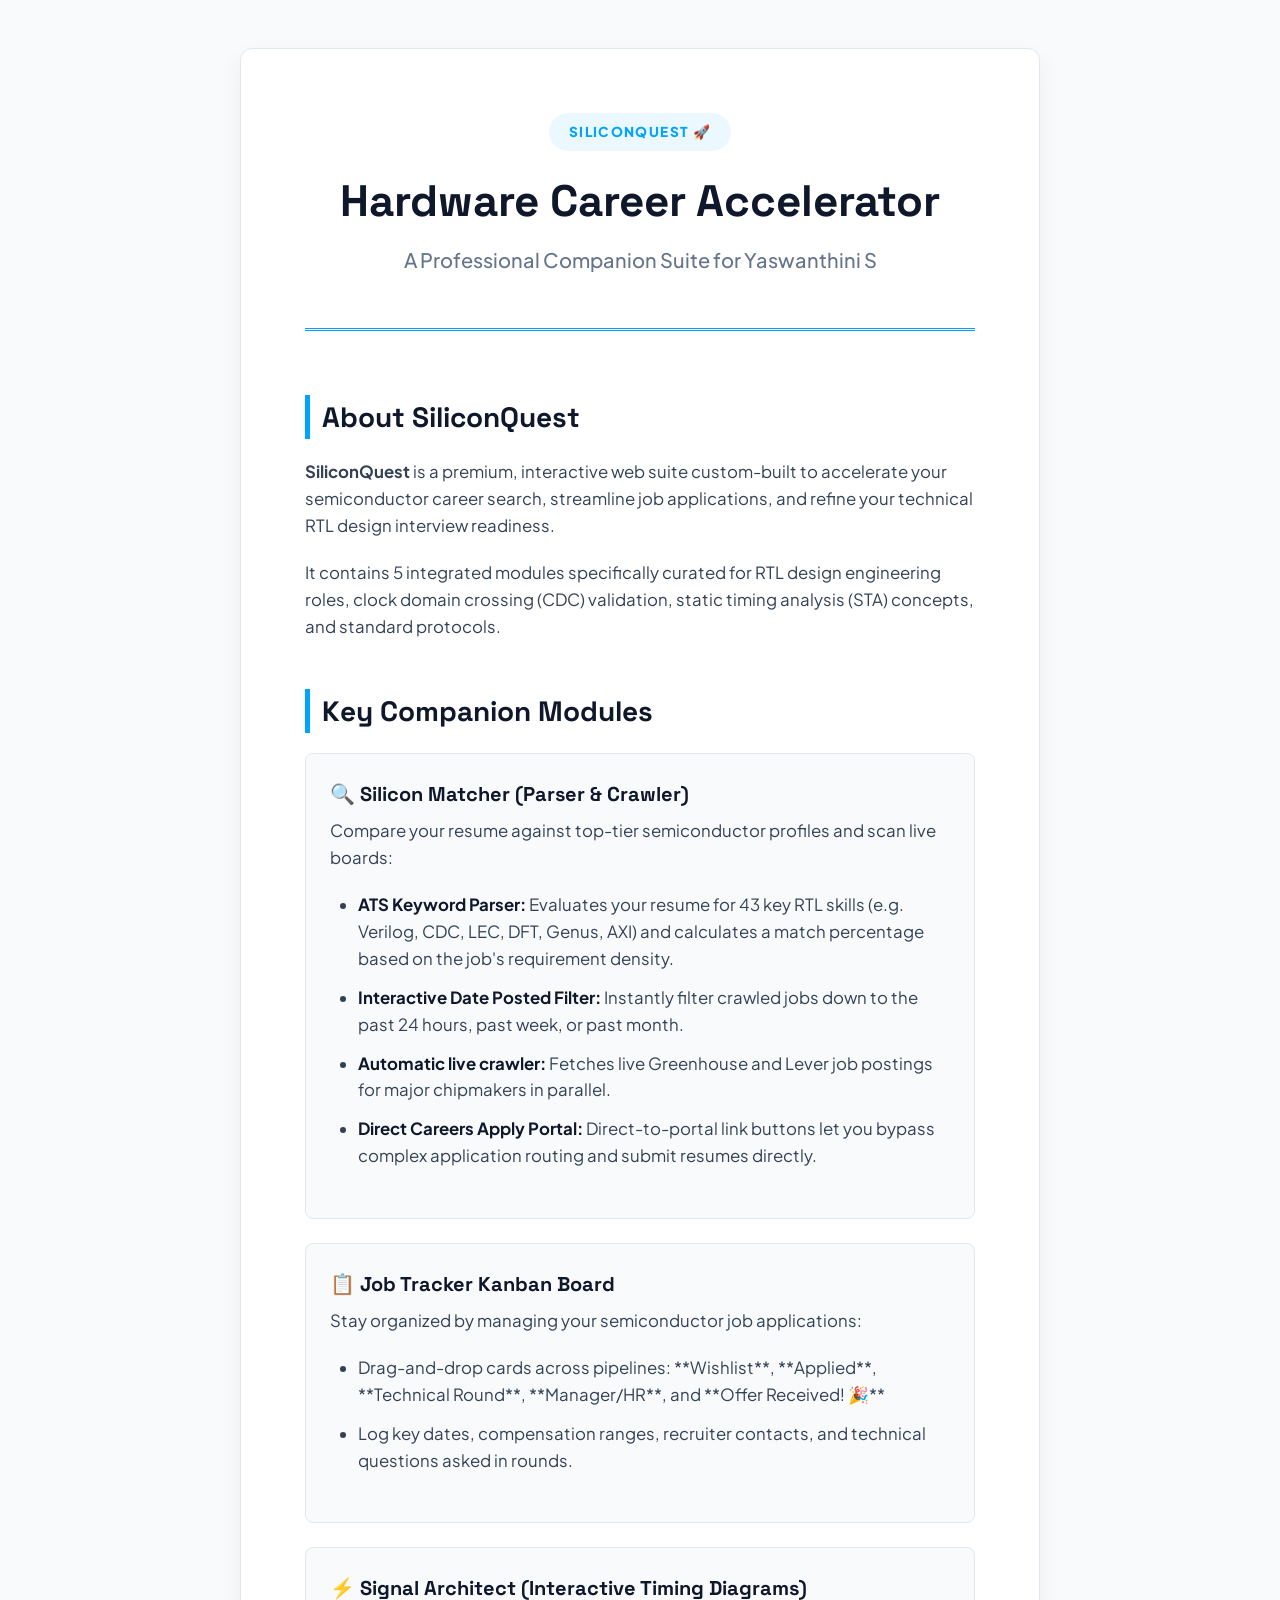
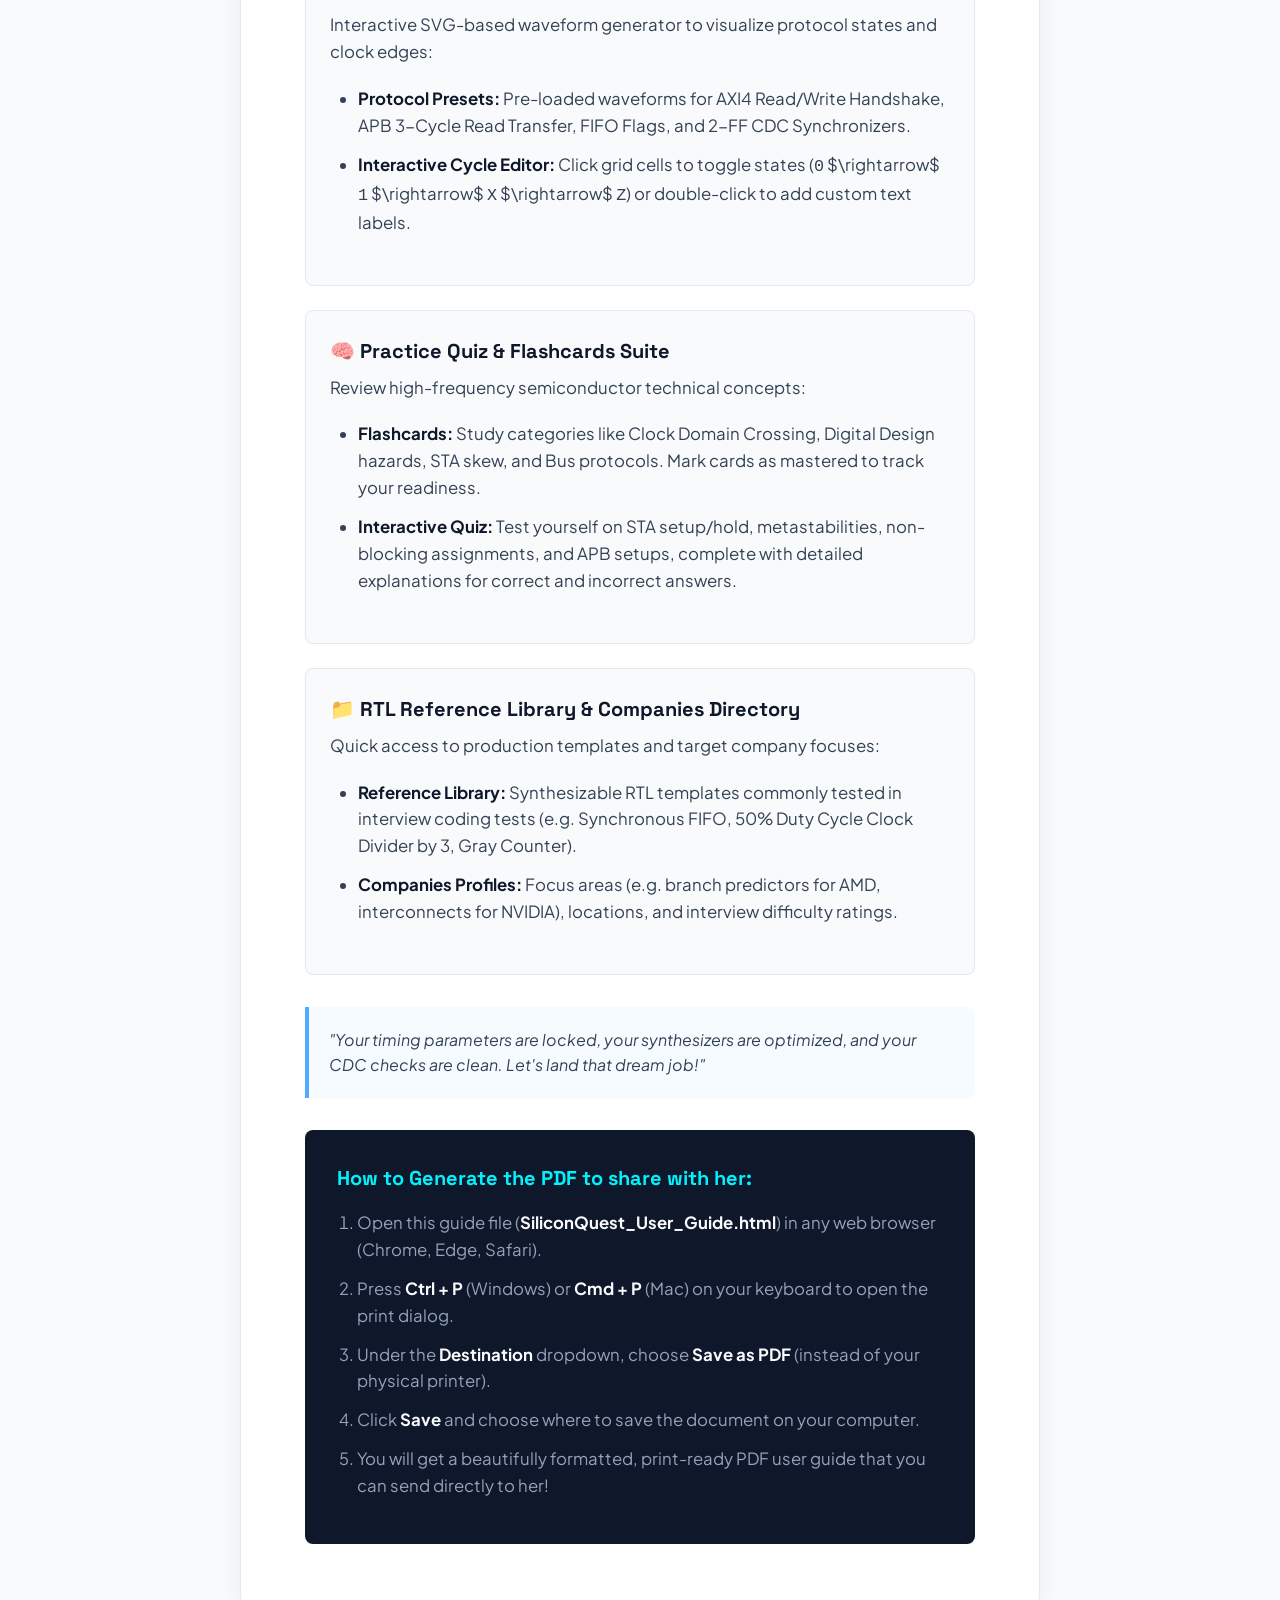
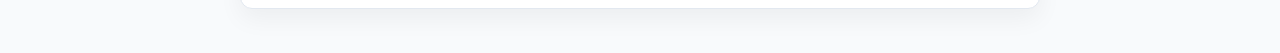
==== SiliconQuest_User_Guide.html @ 62f500df "Added print-friendly User Guide" ====
<!DOCTYPE html>
<html lang="en">
<head>
  <meta charset="UTF-8">
  <title>SiliconQuest - RTL Career Accelerator Guide</title>
  <style>
    /* Premium "Deep Silicon" Document Theme */
    @import url('https://fonts.googleapis.com/css2?family=Plus+Jakarta+Sans:wght@400;500;600;700;800&family=Space+Grotesk:wght@500;600;700&display=swap');

    :root {
      --primary: #00A3FF;
      --secondary: #4FACFE;
      --dark: #0F172A;
      --light-bg: #F8FAFC;
      --border: #E2E8F0;
      --text: #334155;
      --text-heading: #0F172A;
    }

    * {
      box-sizing: border-box;
      margin: 0;
      padding: 0;
    }

    body {
      font-family: 'Plus Jakarta Sans', sans-serif;
      color: var(--text);
      line-height: 1.6;
      background: var(--light-bg);
      padding: 3rem 1.5rem;
    }

    .container {
      max-width: 800px;
      margin: 0 auto;
      background: #FFFFFF;
      padding: 4rem;
      border-radius: 12px;
      box-shadow: 0 10px 25px rgba(0, 0, 0, 0.05);
      border: 1px solid var(--border);
    }

    /* Cover Page Elements */
    .header {
      text-align: center;
      margin-bottom: 4rem;
      border-bottom: 3px double var(--primary);
      padding-bottom: 2rem;
    }

    .logo-badge {
      display: inline-block;
      padding: 0.5rem 1.25rem;
      background: rgba(0, 163, 255, 0.08);
      color: var(--primary);
      border-radius: 9999px;
      font-size: 0.85rem;
      font-weight: 800;
      text-transform: uppercase;
      letter-spacing: 0.1em;
      margin-bottom: 1.5rem;
    }

    h1 {
      font-family: 'Space Grotesk', sans-serif;
      font-size: 2.75rem;
      font-weight: 700;
      color: var(--text-heading);
      line-height: 1.2;
      margin-bottom: 1rem;
    }

    .subtitle {
      font-size: 1.25rem;
      color: #64748B;
      font-weight: 500;
    }

    h2 {
      font-family: 'Space Grotesk', sans-serif;
      font-size: 1.75rem;
      color: var(--text-heading);
      border-left: 5px solid var(--primary);
      padding-left: 0.75rem;
      margin-top: 3rem;
      margin-bottom: 1.25rem;
      page-break-after: avoid;
    }

    p {
      margin-bottom: 1.25rem;
      font-size: 1.05rem;
    }

    /* List styling */
    ul {
      margin-bottom: 1.5rem;
      padding-left: 1.75rem;
    }

    li {
      margin-bottom: 0.75rem;
      font-size: 1.05rem;
    }

    li strong {
      color: var(--text-heading);
    }

    /* Feature Grid / Cards */
    .feature-card {
      background: var(--light-bg);
      border: 1px solid var(--border);
      border-radius: 8px;
      padding: 1.5rem;
      margin-bottom: 1.5rem;
      page-break-inside: avoid;
    }

    .feature-title {
      font-family: 'Space Grotesk', sans-serif;
      font-size: 1.25rem;
      font-weight: 700;
      color: var(--text-heading);
      margin-bottom: 0.5rem;
      display: flex;
      align-items: center;
      gap: 0.5rem;
    }

    .highlight-box {
      background: rgba(79, 172, 254, 0.05);
      border-left: 4px solid var(--secondary);
      padding: 1.25rem;
      border-radius: 0 8px 8px 0;
      margin: 2rem 0;
      font-style: italic;
    }

    /* Instructions Box */
    .setup-steps {
      background: #0F172A;
      color: #F8FAFC;
      padding: 2rem;
      border-radius: 8px;
      margin-top: 2rem;
    }

    .setup-steps h3 {
      font-family: 'Space Grotesk', sans-serif;
      color: #00F2FE;
      margin-bottom: 1rem;
      font-size: 1.25rem;
    }

    .setup-steps ol {
      padding-left: 1.25rem;
    }

    .setup-steps li {
      color: #94A3B8;
      margin-bottom: 0.75rem;
    }

    .setup-steps li strong {
      color: #F8FAFC;
    }

    /* Print PDF styles */
    @media print {
      body {
        background: #FFFFFF;
        padding: 0;
      }
      .container {
        box-shadow: none;
        border: none;
        padding: 0;
        max-width: 100%;
      }
      .feature-card {
        border: 1px solid #CBD5E1;
        background: #FFFFFF !important;
      }
      .setup-steps {
        background: #F8FAFC !important;
        color: #0F172A !important;
        border: 1px solid #CBD5E1;
      }
      .setup-steps h3 {
        color: #0F172A !important;
      }
      .setup-steps li {
        color: #334155 !important;
      }
      .setup-steps li strong {
        color: #0F172A !important;
      }
      @page {
        margin: 2cm;
      }
    }
  </style>
</head>
<body>
  <div class="container">
    
    <!-- Cover Header -->
    <div class="header">
      <span class="logo-badge">SiliconQuest 🚀</span>
      <h1>Hardware Career Accelerator</h1>
      <p class="subtitle">A Professional Companion Suite for Yaswanthini S</p>
    </div>

    <!-- Intro -->
    <h2>About SiliconQuest</h2>
    <p>
      <strong>SiliconQuest</strong> is a premium, interactive web suite custom-built to accelerate your semiconductor career search, streamline job applications, and refine your technical RTL design interview readiness. 
    </p>
    <p>
      It contains 5 integrated modules specifically curated for RTL design engineering roles, clock domain crossing (CDC) validation, static timing analysis (STA) concepts, and standard protocols.
    </p>

    <!-- Key Modules -->
    <h2>Key Companion Modules</h2>

    <div class="feature-card">
      <div class="feature-title">🔍 Silicon Matcher (Parser & Crawler)</div>
      <p>
        Compare your resume against top-tier semiconductor profiles and scan live boards:
      </p>
      <ul>
        <li><strong>ATS Keyword Parser:</strong> Evaluates your resume for 43 key RTL skills (e.g. Verilog, CDC, LEC, DFT, Genus, AXI) and calculates a match percentage based on the job's requirement density.</li>
        <li><strong>Interactive Date Posted Filter:</strong> Instantly filter crawled jobs down to the past 24 hours, past week, or past month.</li>
        <li><strong>Automatic live crawler:</strong> Fetches live Greenhouse and Lever job postings for major chipmakers in parallel.</li>
        <li><strong>Direct Careers Apply Portal:</strong> Direct-to-portal link buttons let you bypass complex application routing and submit resumes directly.</li>
      </ul>
    </div>

    <div class="feature-card">
      <div class="feature-title">📋 Job Tracker Kanban Board</div>
      <p>
        Stay organized by managing your semiconductor job applications:
      </p>
      <ul>
        <li>Drag-and-drop cards across pipelines: **Wishlist**, **Applied**, **Technical Round**, **Manager/HR**, and **Offer Received! 🎉**</li>
        <li>Log key dates, compensation ranges, recruiter contacts, and technical questions asked in rounds.</li>
      </ul>
    </div>

    <div class="feature-card">
      <div class="feature-title">⚡ Signal Architect (Interactive Timing Diagrams)</div>
      <p>
        Interactive SVG-based waveform generator to visualize protocol states and clock edges:
      </p>
      <ul>
        <li><strong>Protocol Presets:</strong> Pre-loaded waveforms for AXI4 Read/Write Handshake, APB 3-Cycle Read Transfer, FIFO Flags, and 2-FF CDC Synchronizers.</li>
        <li><strong>Interactive Cycle Editor:</strong> Click grid cells to toggle states (<code>0</code> $\rightarrow$ <code>1</code> $\rightarrow$ <code>X</code> $\rightarrow$ <code>Z</code>) or double-click to add custom text labels.</li>
      </ul>
    </div>

    <div class="feature-card">
      <div class="feature-title">🧠 Practice Quiz & Flashcards Suite</div>
      <p>
        Review high-frequency semiconductor technical concepts:
      </p>
      <ul>
        <li><strong>Flashcards:</strong> Study categories like Clock Domain Crossing, Digital Design hazards, STA skew, and Bus protocols. Mark cards as mastered to track your readiness.</li>
        <li><strong>Interactive Quiz:</strong> Test yourself on STA setup/hold, metastabilities, non-blocking assignments, and APB setups, complete with detailed explanations for correct and incorrect answers.</li>
      </ul>
    </div>

    <div class="feature-card">
      <div class="feature-title">📁 RTL Reference Library & Companies Directory</div>
      <p>
        Quick access to production templates and target company focuses:
      </p>
      <ul>
        <li><strong>Reference Library:</strong> Synthesizable RTL templates commonly tested in interview coding tests (e.g. Synchronous FIFO, 50% Duty Cycle Clock Divider by 3, Gray Counter).</li>
        <li><strong>Companies Profiles:</strong> Focus areas (e.g. branch predictors for AMD, interconnects for NVIDIA), locations, and interview difficulty ratings.</li>
      </ul>
    </div>

    <!-- Quote Box -->
    <div class="highlight-box">
      "Your timing parameters are locked, your synthesizers are optimized, and your CDC checks are clean. Let's land that dream job!"
    </div>

    <!-- How to Save as PDF instructions -->
    <div class="setup-steps">
      <h3>How to Generate the PDF to share with her:</h3>
      <ol>
        <li>Open this guide file (<strong>SiliconQuest_User_Guide.html</strong>) in any web browser (Chrome, Edge, Safari).</li>
        <li>Press <strong>Ctrl + P</strong> (Windows) or <strong>Cmd + P</strong> (Mac) on your keyboard to open the print dialog.</li>
        <li>Under the <strong>Destination</strong> dropdown, choose <strong>Save as PDF</strong> (instead of your physical printer).</li>
        <li>Click <strong>Save</strong> and choose where to save the document on your computer.</li>
        <li>You will get a beautifully formatted, print-ready PDF user guide that you can send directly to her!</li>
      </ol>
    </div>

  </div>
</body>
</html>
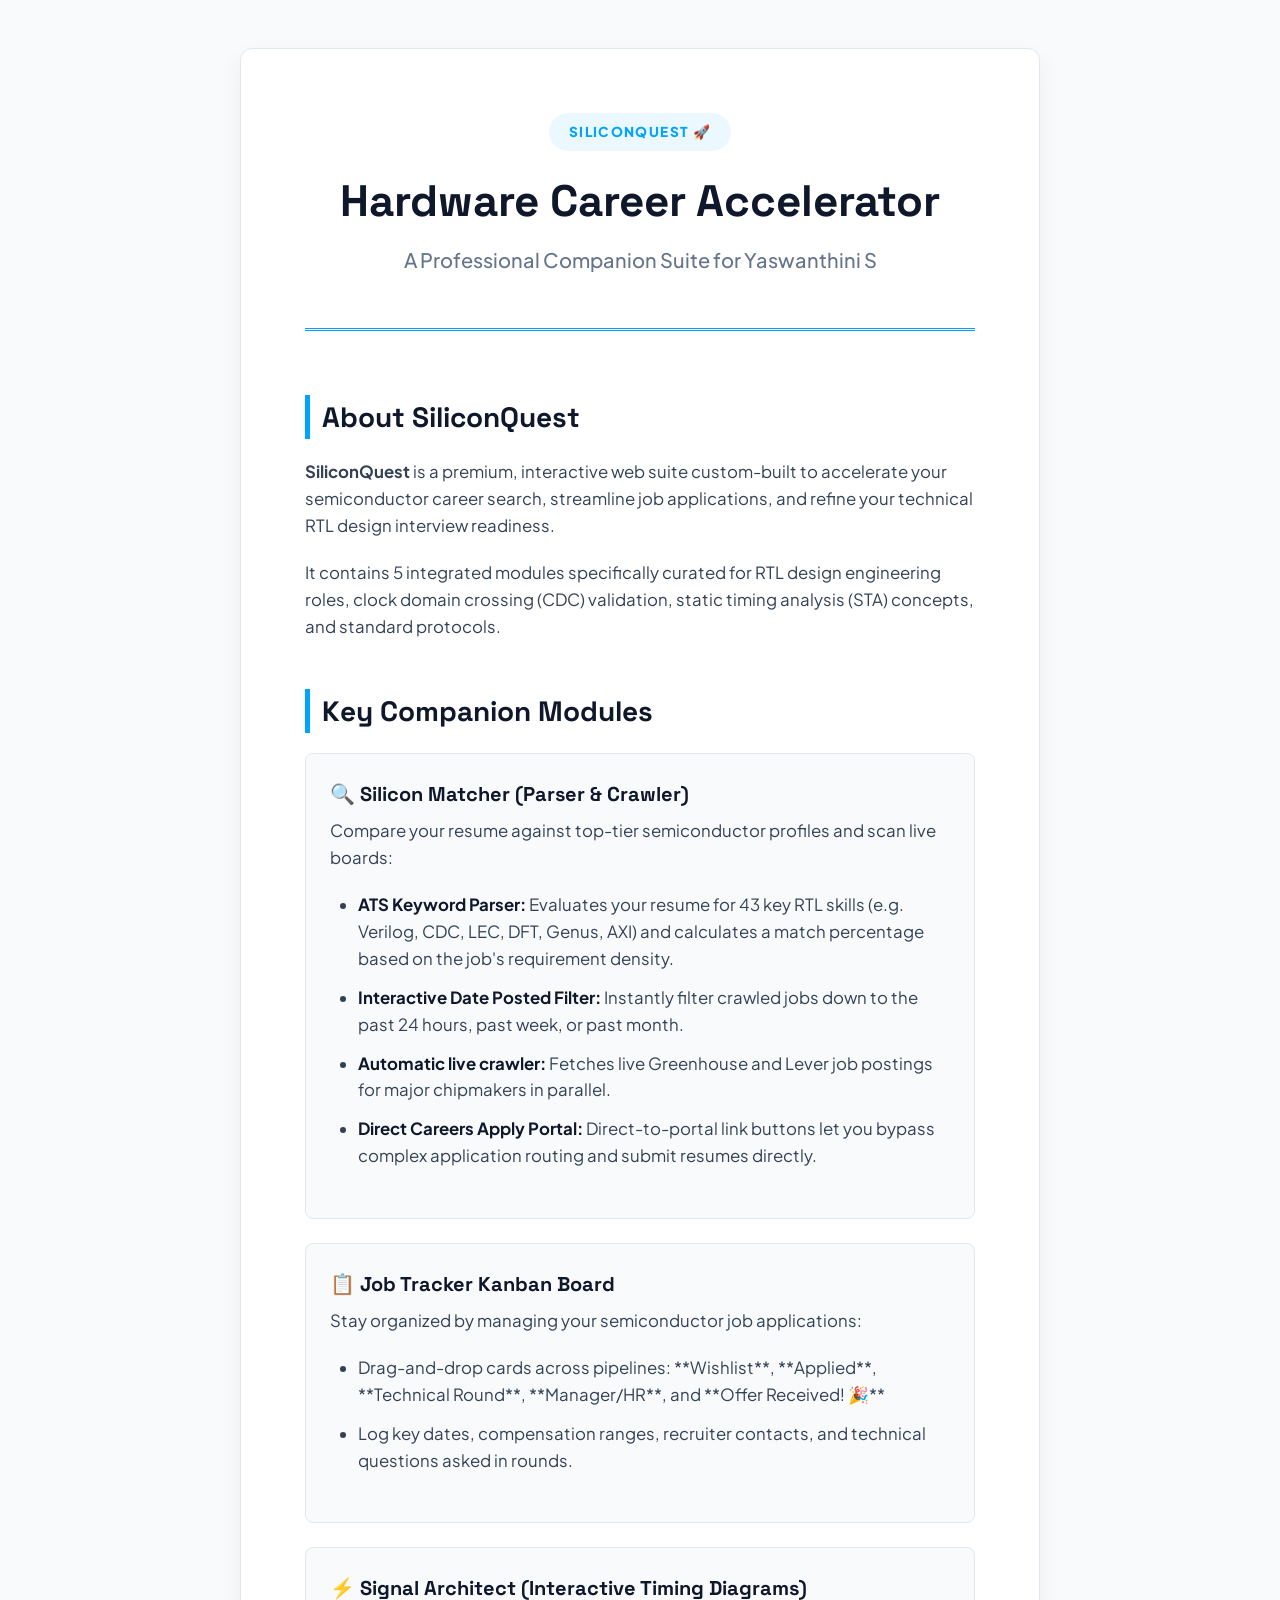
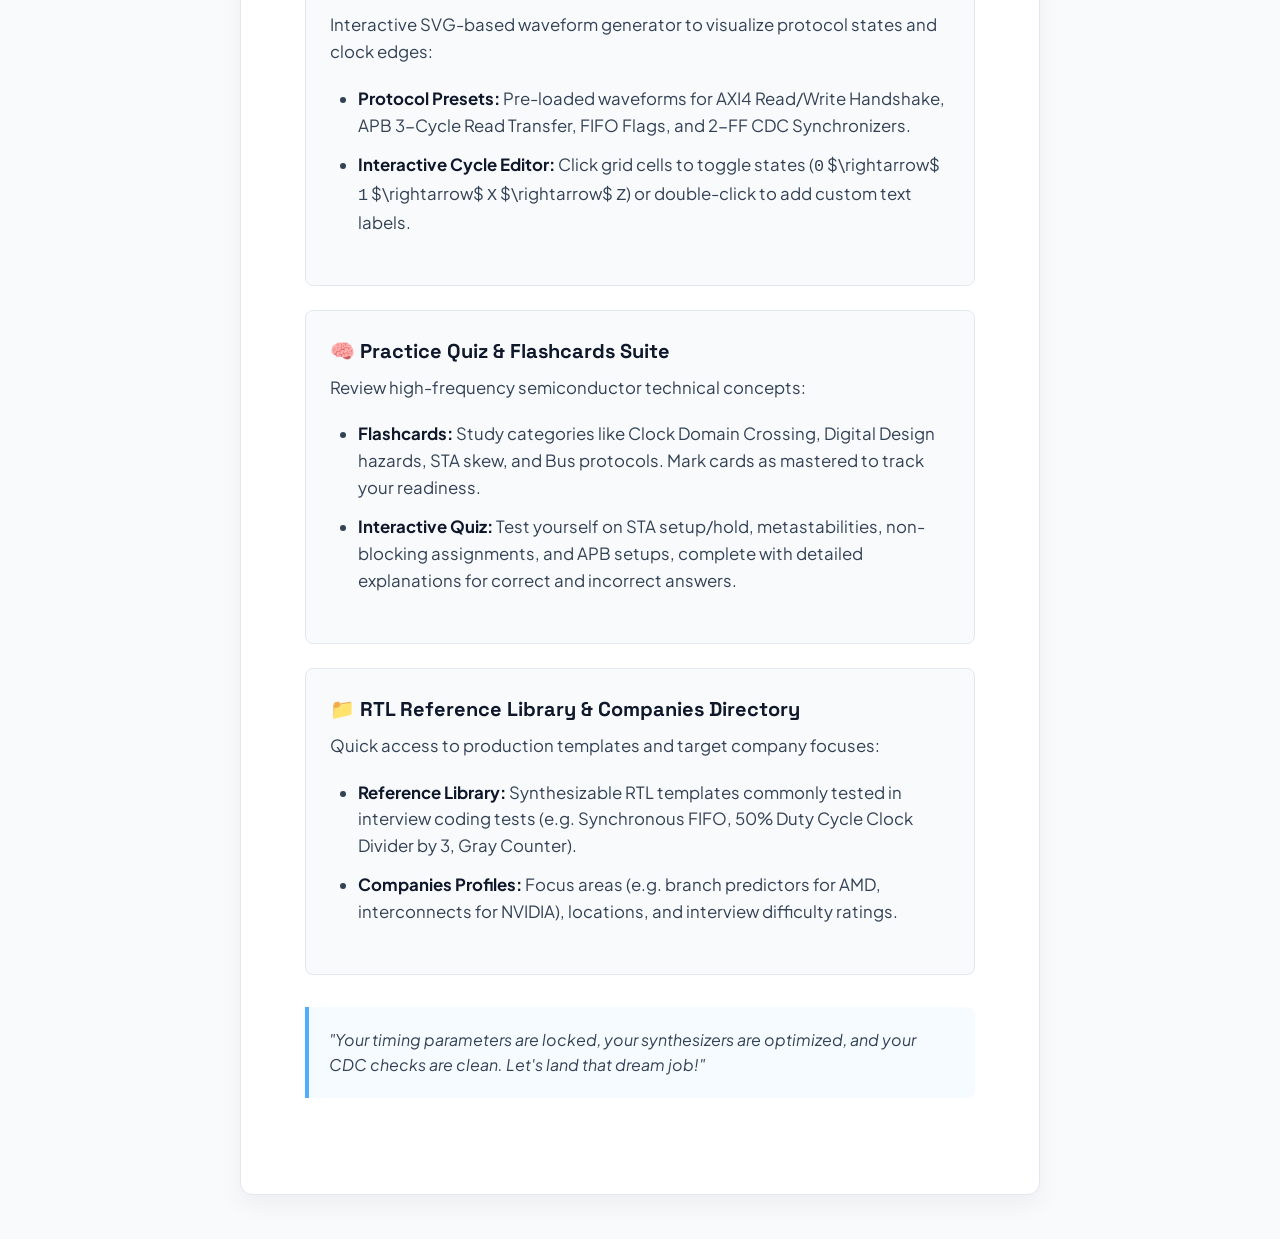
==== commit a2d47854: "Removed print instructions card from user guide content" ====
--- a/SiliconQuest_User_Guide.html
+++ b/SiliconQuest_User_Guide.html
@@ -138,34 +138,7 @@
       font-style: italic;
     }
 
-    /* Instructions Box */
-    .setup-steps {
-      background: #0F172A;
-      color: #F8FAFC;
-      padding: 2rem;
-      border-radius: 8px;
-      margin-top: 2rem;
-    }
-
-    .setup-steps h3 {
-      font-family: 'Space Grotesk', sans-serif;
-      color: #00F2FE;
-      margin-bottom: 1rem;
-      font-size: 1.25rem;
-    }
-
-    .setup-steps ol {
-      padding-left: 1.25rem;
-    }
-
-    .setup-steps li {
-      color: #94A3B8;
-      margin-bottom: 0.75rem;
-    }
-
-    .setup-steps li strong {
-      color: #F8FAFC;
-    }
+
 
     /* Print PDF styles */
     @media print {
@@ -183,20 +156,7 @@
         border: 1px solid #CBD5E1;
         background: #FFFFFF !important;
       }
-      .setup-steps {
-        background: #F8FAFC !important;
-        color: #0F172A !important;
-        border: 1px solid #CBD5E1;
-      }
-      .setup-steps h3 {
-        color: #0F172A !important;
-      }
-      .setup-steps li {
-        color: #334155 !important;
-      }
-      .setup-steps li strong {
-        color: #0F172A !important;
-      }
+
       @page {
         margin: 2cm;
       }
@@ -287,17 +247,7 @@
       "Your timing parameters are locked, your synthesizers are optimized, and your CDC checks are clean. Let's land that dream job!"
     </div>
 
-    <!-- How to Save as PDF instructions -->
-    <div class="setup-steps">
-      <h3>How to Generate the PDF to share with her:</h3>
-      <ol>
-        <li>Open this guide file (<strong>SiliconQuest_User_Guide.html</strong>) in any web browser (Chrome, Edge, Safari).</li>
-        <li>Press <strong>Ctrl + P</strong> (Windows) or <strong>Cmd + P</strong> (Mac) on your keyboard to open the print dialog.</li>
-        <li>Under the <strong>Destination</strong> dropdown, choose <strong>Save as PDF</strong> (instead of your physical printer).</li>
-        <li>Click <strong>Save</strong> and choose where to save the document on your computer.</li>
-        <li>You will get a beautifully formatted, print-ready PDF user guide that you can send directly to her!</li>
-      </ol>
-    </div>
+
 
   </div>
 </body>
